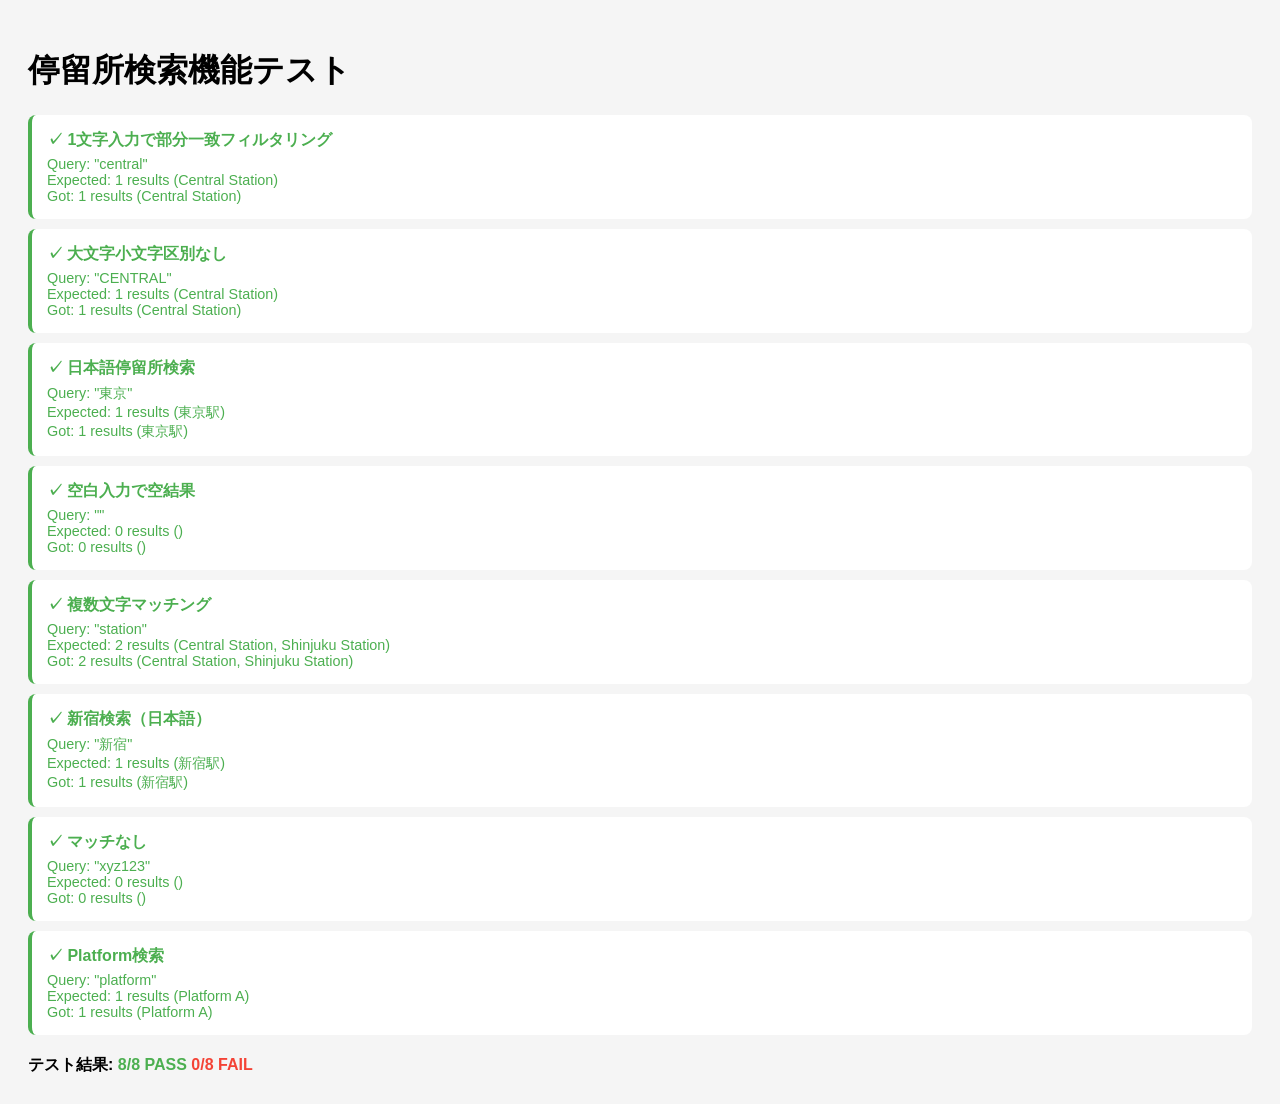
==== tests/test_stop_search.html @ 3150c2f9 "feat: 複数GTFS同時読み込み機能を実装し、停留所検索機能を追加 - DataStoreクラスを拡張し、複数GTFSデータを保持 - 新規APIエンドポイントを追加し、GTFSの選択と一覧取得を" ====
<!DOCTYPE html>
<html lang="ja">
<head>
  <meta charset="UTF-8">
  <meta name="viewport" content="width=device-width, initial-scale=1.0">
  <title>停留所検索テスト</title>
  <style>
    body {
      font-family: sans-serif;
      padding: 20px;
      background: #f5f5f5;
    }
    .test-case {
      background: white;
      padding: 15px;
      margin: 10px 0;
      border-radius: 8px;
      border-left: 4px solid #ccc;
    }
    .test-case.pass {
      border-left-color: #4caf50;
    }
    .test-case.fail {
      border-left-color: #f44336;
    }
    .test-title {
      font-weight: bold;
      margin-bottom: 5px;
    }
    .test-result {
      font-size: 0.9rem;
      margin-top: 5px;
    }
    #results {
      margin-top: 20px;
      font-weight: bold;
    }
    .pass { color: #4caf50; }
    .fail { color: #f44336; }
  </style>
</head>
<body>
  <h1>停留所検索機能テスト</h1>
  <div id="testContainer"></div>
  <div id="results"></div>

  <script>
    // Mock state object with sample stops
    const state = {
      stops: {
        features: [
          {
            properties: {
              stop_id: "1",
              stop_name: "Central Station",
              routes: ["R1", "R2"]
            },
            geometry: { coordinates: [139.7, 35.7] }
          },
          {
            properties: {
              stop_id: "2",
              stop_name: "東京駅",
              routes: ["R3"]
            },
            geometry: { coordinates: [139.77, 35.68] }
          },
          {
            properties: {
              stop_id: "3",
              stop_name: "Shinjuku Station",
              routes: []
            },
            geometry: { coordinates: [139.7, 35.69] }
          },
          {
            properties: {
              stop_id: "4",
              stop_name: "新宿駅",
              routes: ["R4", "R5", "R6"]
            },
            geometry: { coordinates: [139.7, 35.69] }
          },
          {
            properties: {
              stop_id: "5",
              stop_name: "Platform A",
              routes: ["R1"]
            },
            geometry: { coordinates: [139.6, 35.6] }
          }
        ]
      }
    };

    // Helper function from app.js
    function normalizeDisplayText(text) {
      return text
        .toLowerCase()
        .normalize("NFD")
        .replace(/[\u0300-\u036f]/g, "")
        .trim();
    }

    // Implementation from app.js
    function performStopSearch(query) {
      if (!query.trim()) {
        return [];
      }
      const normalizedQuery = normalizeDisplayText(query);
      return (state.stops.features || [])
        .filter((feature) => {
          const stopName = normalizeDisplayText(feature?.properties?.stop_name || "");
          return stopName.includes(normalizedQuery);
        })
        .slice(0, 30);
    }

    // Test cases
    const testCases = [
      {
        name: "1文字入力で部分一致フィルタリング",
        query: "central",
        expectedCount: 1,
        expectedNames: ["Central Station"]
      },
      {
        name: "大文字小文字区別なし",
        query: "CENTRAL",
        expectedCount: 1,
        expectedNames: ["Central Station"]
      },
      {
        name: "日本語停留所検索",
        query: "東京",
        expectedCount: 1,
        expectedNames: ["東京駅"]
      },
      {
        name: "空白入力で空結果",
        query: "",
        expectedCount: 0,
        expectedNames: []
      },
      {
        name: "複数文字マッチング",
        query: "station",
        expectedCount: 2,
        expectedNames: ["Central Station", "Shinjuku Station"]
      },
      {
        name: "新宿検索（日本語）",
        query: "新宿",
        expectedCount: 1,
        expectedNames: ["新宿駅"]
      },
      {
        name: "マッチなし",
        query: "xyz123",
        expectedCount: 0,
        expectedNames: []
      },
      {
        name: "Platform検索",
        query: "platform",
        expectedCount: 1,
        expectedNames: ["Platform A"]
      }
    ];

    // Run tests
    let passCount = 0;
    let failCount = 0;

    const container = document.getElementById("testContainer");

    testCases.forEach((testCase) => {
      const results = performStopSearch(testCase.query);
      const resultNames = results.map(r => r.properties.stop_name);
      const passed = 
        results.length === testCase.expectedCount &&
        resultNames.every((name, i) => name === testCase.expectedNames[i]);

      if (passed) {
        passCount++;
      } else {
        failCount++;
      }

      const caseDiv = document.createElement("div");
      caseDiv.className = `test-case ${passed ? "pass" : "fail"}`;
      caseDiv.innerHTML = `
        <div class="test-title">${passed ? "✓" : "✗"} ${testCase.name}</div>
        <div class="test-result">
          Query: "${testCase.query}"<br>
          Expected: ${testCase.expectedCount} results (${testCase.expectedNames.join(", ")})<br>
          Got: ${results.length} results (${resultNames.join(", ")})
        </div>
      `;
      container.appendChild(caseDiv);
    });

    // Summary
    const resultsDiv = document.getElementById("results");
    const total = testCases.length;
    resultsDiv.innerHTML = `
      <div>テスト結果: <span class="pass">${passCount}/${total} PASS</span> <span class="fail">${failCount}/${total} FAIL</span></div>
    `;
  </script>
</body>
</html>
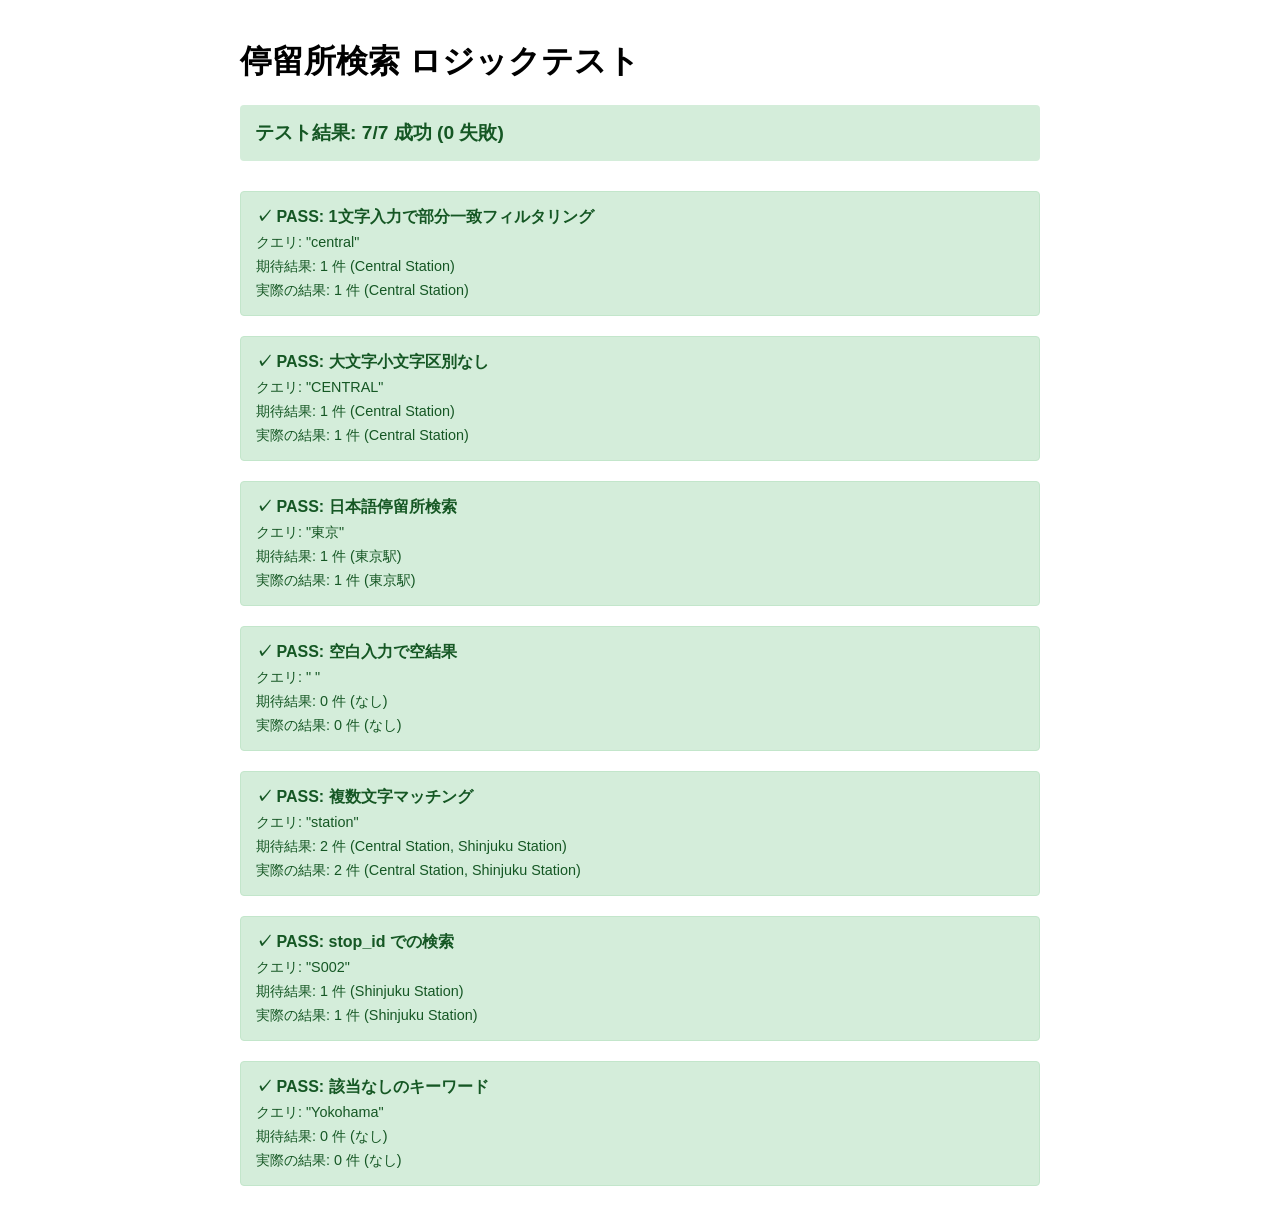
==== commit 034c83a2: "Refactor GTFS processing and improve performance - Updated `_color_from_route_id` to use `usedforsec" ====
--- a/tests/test_stop_search.html
+++ b/tests/test_stop_search.html
@@ -2,116 +2,119 @@
 <html lang="ja">
 <head>
   <meta charset="UTF-8">
-  <meta name="viewport" content="width=device-width, initial-scale=1.0">
   <title>停留所検索テスト</title>
   <style>
     body {
-      font-family: sans-serif;
-      padding: 20px;
-      background: #f5f5f5;
+      font-family: -apple-system, BlinkMacSystemFont, "Segoe UI", Roboto, sans-serif;
+      max-width: 800px;
+      margin: 40px auto;
+      padding: 0 20px;
     }
     .test-case {
-      background: white;
+      margin-bottom: 20px;
       padding: 15px;
-      margin: 10px 0;
-      border-radius: 8px;
-      border-left: 4px solid #ccc;
-    }
-    .test-case.pass {
-      border-left-color: #4caf50;
-    }
-    .test-case.fail {
-      border-left-color: #f44336;
-    }
-    .test-title {
+      border: 1px solid #ddd;
+      border-radius: 4px;
+    }
+    .pass {
+      background-color: #d4edda;
+      border-color: #c3e6cb;
+      color: #155724;
+    }
+    .fail {
+      background-color: #f8d7da;
+      border-color: #f5c6cb;
+      color: #721c24;
+    }
+    .result {
       font-weight: bold;
-      margin-bottom: 5px;
-    }
-    .test-result {
-      font-size: 0.9rem;
+    }
+    .details {
+      font-size: 0.9em;
       margin-top: 5px;
     }
-    #results {
-      margin-top: 20px;
+    #summary {
+      font-size: 1.2em;
       font-weight: bold;
-    }
-    .pass { color: #4caf50; }
-    .fail { color: #f44336; }
+      margin-bottom: 30px;
+      padding: 15px;
+      border-radius: 4px;
+    }
   </style>
 </head>
 <body>
-  <h1>停留所検索機能テスト</h1>
-  <div id="testContainer"></div>
+  <h1>停留所検索 ロジックテスト</h1>
+  <div id="summary"></div>
   <div id="results"></div>
 
   <script>
-    // Mock state object with sample stops
+    // Mock state matching app.js
     const state = {
-      stops: {
+      rawStops: {
         features: [
           {
-            properties: {
-              stop_id: "1",
+            type: "Feature",
+            properties: {
+              stop_id: "S001",
               stop_name: "Central Station",
-              routes: ["R1", "R2"]
-            },
-            geometry: { coordinates: [139.7, 35.7] }
+              stop_lat: 35.6812,
+              stop_lon: 139.7671
+            }
           },
           {
-            properties: {
-              stop_id: "2",
+            type: "Feature",
+            properties: {
+              stop_id: "S002",
+              stop_name: "Shinjuku Station",
+              stop_lat: 35.6896,
+              stop_lon: 139.7006
+            }
+          },
+          {
+            type: "Feature",
+            properties: {
+              stop_id: "S003",
+              stop_name: "Shibuya Crossing",
+              stop_lat: 35.6595,
+              stop_lon: 139.7004
+            }
+          },
+          {
+            type: "Feature",
+            properties: {
+              stop_id: "S004",
               stop_name: "東京駅",
-              routes: ["R3"]
-            },
-            geometry: { coordinates: [139.77, 35.68] }
-          },
-          {
-            properties: {
-              stop_id: "3",
-              stop_name: "Shinjuku Station",
-              routes: []
-            },
-            geometry: { coordinates: [139.7, 35.69] }
-          },
-          {
-            properties: {
-              stop_id: "4",
-              stop_name: "新宿駅",
-              routes: ["R4", "R5", "R6"]
-            },
-            geometry: { coordinates: [139.7, 35.69] }
-          },
-          {
-            properties: {
-              stop_id: "5",
-              stop_name: "Platform A",
-              routes: ["R1"]
-            },
-            geometry: { coordinates: [139.6, 35.6] }
+              stop_lat: 35.6812,
+              stop_lon: 139.7671
+            }
           }
         ]
       }
     };
 
-    // Helper function from app.js
-    function normalizeDisplayText(text) {
-      return text
-        .toLowerCase()
-        .normalize("NFD")
-        .replace(/[\u0300-\u036f]/g, "")
-        .trim();
-    }
-
-    // Implementation from app.js
+    // Helper functions from app.js
+    function normalizeDisplayText(value) {
+      const text = String(value ?? "").trim();
+      if (!text) return "";
+      const lower = text.toLowerCase();
+      if (lower === "null" || lower === "none" || lower === "nan" || text === "-") {
+        return "";
+      }
+      return text;
+    }
+
+    // Implementation matching app.js performStopSearch
     function performStopSearch(query) {
-      if (!query.trim()) {
+      const normalizedQuery = normalizeDisplayText(query).toLowerCase();
+      if (!normalizedQuery) {
         return [];
       }
-      const normalizedQuery = normalizeDisplayText(query);
-      return (state.stops.features || [])
+      return (state.rawStops.features || [])
         .filter((feature) => {
-          const stopName = normalizeDisplayText(feature?.properties?.stop_name || "");
-          return stopName.includes(normalizedQuery);
+          const properties = feature?.properties || {};
+          const stopName = normalizeDisplayText(properties.stop_name).toLowerCase();
+          const stopId = normalizeDisplayText(properties.stop_id).toLowerCase();
+          return stopName.includes(normalizedQuery) || stopId.includes(normalizedQuery);
         })
         .slice(0, 30);
     }
@@ -138,7 +141,7 @@
       },
       {
         name: "空白入力で空結果",
-        query: "",
+        query: "   ",
         expectedCount: 0,
         expectedNames: []
       },
@@ -149,63 +152,52 @@
         expectedNames: ["Central Station", "Shinjuku Station"]
       },
       {
-        name: "新宿検索（日本語）",
-        query: "新宿",
-        expectedCount: 1,
-        expectedNames: ["新宿駅"]
-      },
-      {
-        name: "マッチなし",
-        query: "xyz123",
+        name: "stop_id での検索",
+        query: "S002",
+        expectedCount: 1,
+        expectedNames: ["Shinjuku Station"]
+      },
+      {
+        name: "該当なしのキーワード",
+        query: "Yokohama",
         expectedCount: 0,
         expectedNames: []
-      },
-      {
-        name: "Platform検索",
-        query: "platform",
-        expectedCount: 1,
-        expectedNames: ["Platform A"]
       }
     ];
 
     // Run tests
-    let passCount = 0;
-    let failCount = 0;
-
-    const container = document.getElementById("testContainer");
+    let passed = 0;
+    let failed = 0;
+    const resultsDiv = document.getElementById("results");
 
     testCases.forEach((testCase) => {
       const results = performStopSearch(testCase.query);
       const resultNames = results.map(r => r.properties.stop_name);
-      const passed = 
-        results.length === testCase.expectedCount &&
-        resultNames.every((name, i) => name === testCase.expectedNames[i]);
-
-      if (passed) {
-        passCount++;
+      
+      const countMatches = results.length === testCase.expectedCount;
+      const namesMatch = testCase.expectedNames.every(name => resultNames.includes(name));
+      const isPass = countMatches && namesMatch;
+
+      if (isPass) {
+        passed++;
       } else {
-        failCount++;
-      }
-
-      const caseDiv = document.createElement("div");
-      caseDiv.className = `test-case ${passed ? "pass" : "fail"}`;
-      caseDiv.innerHTML = `
-        <div class="test-title">${passed ? "✓" : "✗"} ${testCase.name}</div>
-        <div class="test-result">
-          Query: "${testCase.query}"<br>
-          Expected: ${testCase.expectedCount} results (${testCase.expectedNames.join(", ")})<br>
-          Got: ${results.length} results (${resultNames.join(", ")})
-        </div>
+        failed++;
+      }
+
+      const testDiv = document.createElement("div");
+      testDiv.className = `test-case ${isPass ? "pass" : "fail"}`;
+      testDiv.innerHTML = `
+        <div class="result">${isPass ? "✓ PASS" : "✗ FAIL"}: ${testCase.name}</div>
+        <div class="details">クエリ: "${testCase.query}"</div>
+        <div class="details">期待結果: ${testCase.expectedCount} 件 (${testCase.expectedNames.join(", ") || "なし"})</div>
+        <div class="details">実際の結果: ${results.length} 件 (${resultNames.join(", ") || "なし"})</div>
       `;
-      container.appendChild(caseDiv);
+      resultsDiv.appendChild(testDiv);
     });
 
-    // Summary
-    const resultsDiv = document.getElementById("results");
-    const total = testCases.length;
-    resultsDiv.innerHTML = `
-      <div>テスト結果: <span class="pass">${passCount}/${total} PASS</span> <span class="fail">${failCount}/${total} FAIL</span></div>
-    `;
+    const summaryDiv = document.getElementById("summary");
+    summaryDiv.className = failed === 0 ? "pass" : "fail";
+    summaryDiv.textContent = `テスト結果: ${passed}/${testCases.length} 成功 (${failed} 失敗)`;
   </script>
 </body>
 </html>
